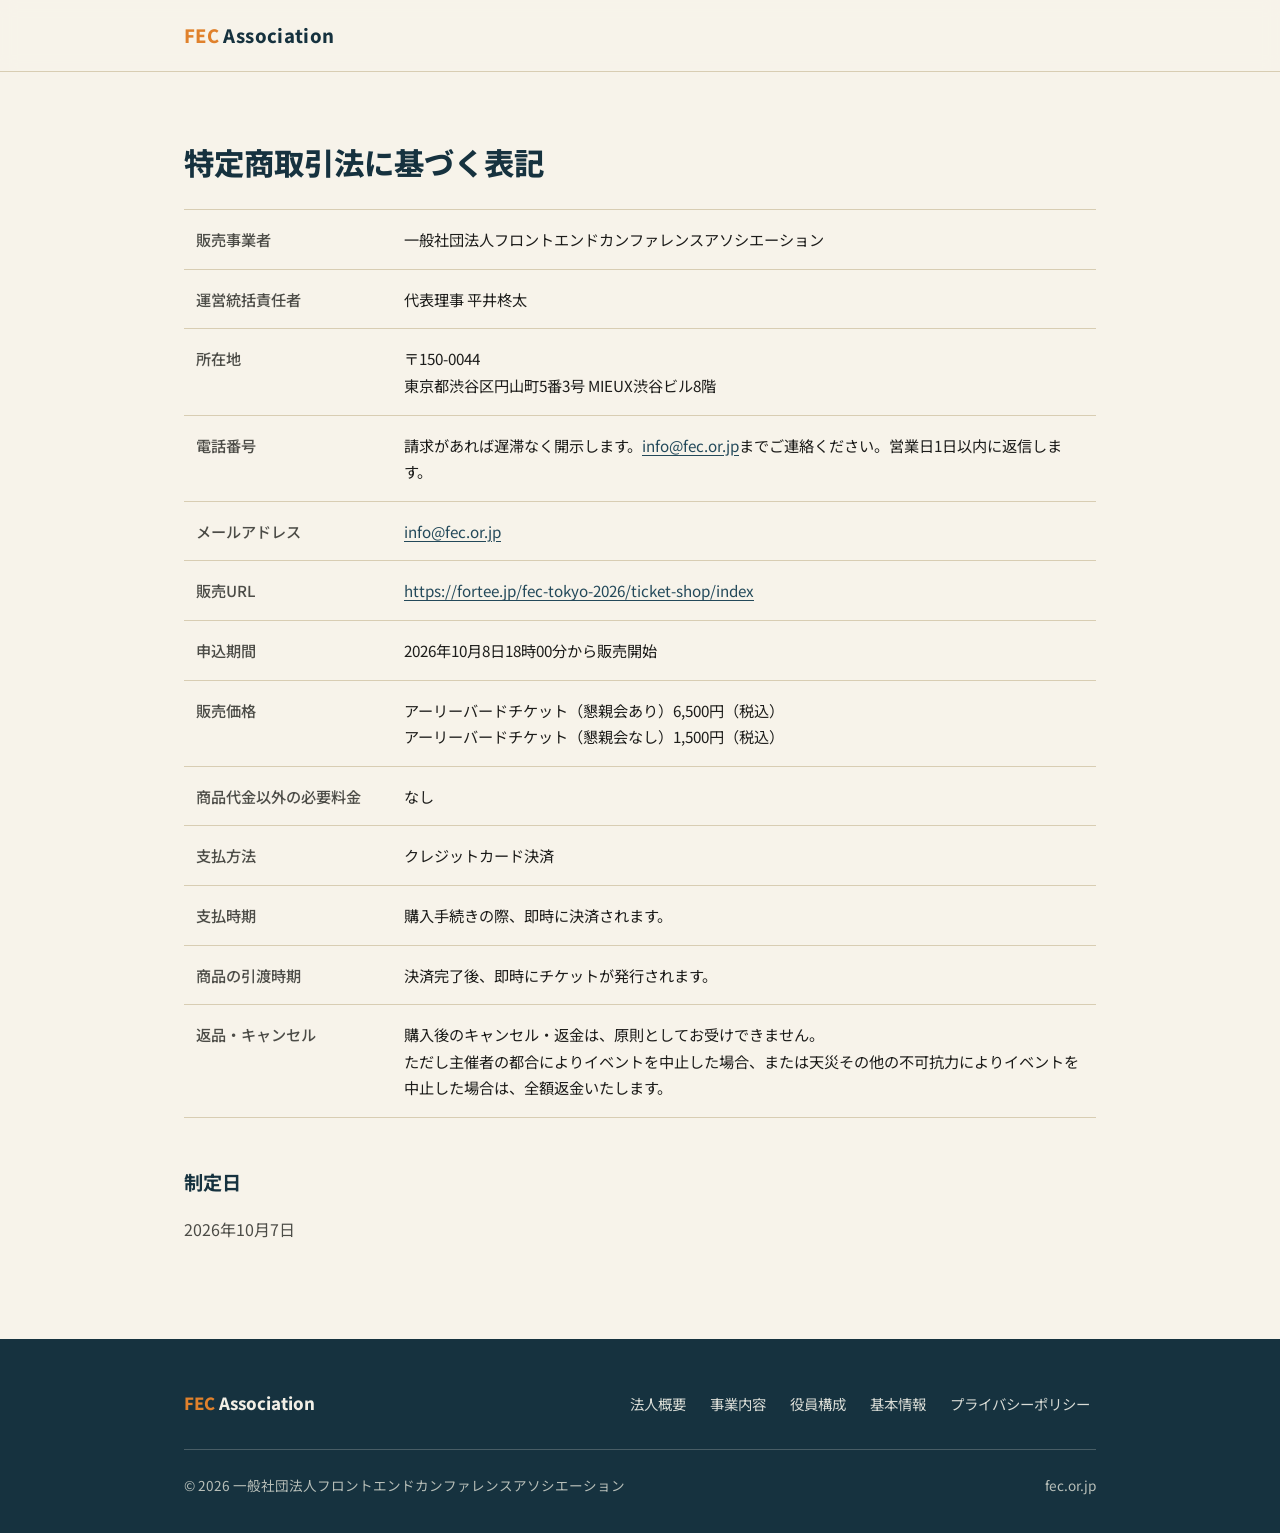
==== tokushoho/tokyo/2026/index.html @ 68e5dd1b "feat: フロントエンドカンファレンス東京2026の特定商取引法に基づく表記ページを追加 Claude-Session: https://claude.ai/code/session_01FDw5K" ====
<!DOCTYPE html>
<html lang="ja">
<head>
<!-- Google Tag Manager -->
<script>(function(w,d,s,l,i){w[l]=w[l]||[];w[l].push({'gtm.start':
new Date().getTime(),event:'gtm.js'});var f=d.getElementsByTagName(s)[0],
j=d.createElement(s),dl=l!='dataLayer'?'&l='+l:'';j.async=true;j.src=
'https://www.googletagmanager.com/gtm.js?id='+i+dl;f.parentNode.insertBefore(j,f);
})(window,document,'script','dataLayer','GTM-KHH5F9LR');</script>
<!-- End Google Tag Manager -->
<meta charset="UTF-8">
<meta name="viewport" content="width=device-width, initial-scale=1.0">
<title>特定商取引法に基づく表記 | 一般社団法人フロントエンドカンファレンスアソシエーション</title>
<meta name="description" content="一般社団法人フロントエンドカンファレンスアソシエーションの特定商取引法に基づく表記。">
<link rel="stylesheet" href="../../../style.css">
</head>
<body>
<!-- Google Tag Manager (noscript) -->
<noscript><iframe src="https://www.googletagmanager.com/ns.html?id=GTM-KHH5F9LR"
height="0" width="0" style="display:none;visibility:hidden"></iframe></noscript>
<!-- End Google Tag Manager (noscript) -->

<a class="skip-link" href="#main">本文へスキップ</a>

<header>
  <div class="wrap">
    <a class="logo" href="https://fec.or.jp/" aria-label="公式サイトへ戻る"><span>FEC</span> Association</a>
  </div>
</header>

<main id="main">

<section class="profile policy" aria-labelledby="policy-title">
  <div class="wrap">
    <h1 id="policy-title">特定商取引法に基づく表記</h1>

    <dl>
      <div class="row">
        <dt>販売事業者</dt>
        <dd>一般社団法人フロントエンドカンファレンスアソシエーション</dd>
      </div>
      <div class="row">
        <dt>運営統括責任者</dt>
        <dd>代表理事 平井柊太</dd>
      </div>
      <div class="row">
        <dt>所在地</dt>
        <dd>〒150-0044<br>東京都渋谷区円山町5番3号 MIEUX渋谷ビル8階</dd>
      </div>
      <div class="row">
        <dt>電話番号</dt>
        <dd>請求があれば遅滞なく開示します。<a href="mailto:info@fec.or.jp">info@fec.or.jp</a>までご連絡ください。営業日1日以内に返信します。</dd>
      </div>
      <div class="row">
        <dt>メールアドレス</dt>
        <dd><a href="mailto:info@fec.or.jp">info@fec.or.jp</a></dd>
      </div>
      <div class="row">
        <dt>販売URL</dt>
        <dd><a href="https://fortee.jp/fec-tokyo-2026/ticket-shop/index">https://fortee.jp/fec-tokyo-2026/ticket-shop/index</a></dd>
      </div>
      <div class="row">
        <dt>申込期間</dt>
        <dd>2026年10月8日18時00分から販売開始</dd>
      </div>
      <div class="row">
        <dt>販売価格</dt>
        <dd>アーリーバードチケット（懇親会あり）6,500円（税込）<br>アーリーバードチケット（懇親会なし）1,500円（税込）</dd>
      </div>
      <div class="row">
        <dt>商品代金以外の必要料金</dt>
        <dd>なし</dd>
      </div>
      <div class="row">
        <dt>支払方法</dt>
        <dd>クレジットカード決済</dd>
      </div>
      <div class="row">
        <dt>支払時期</dt>
        <dd>購入手続きの際、即時に決済されます。</dd>
      </div>
      <div class="row">
        <dt>商品の引渡時期</dt>
        <dd>決済完了後、即時にチケットが発行されます。</dd>
      </div>
      <div class="row">
        <dt>返品・キャンセル</dt>
        <dd>購入後のキャンセル・返金は、原則としてお受けできません。<br>ただし主催者の都合によりイベントを中止した場合、または天災その他の不可抗力によりイベントを中止した場合は、全額返金いたします。</dd>
      </div>
    </dl>

    <div class="prose">
      <h2>制定日</h2>
      <p>2026年10月7日</p>
    </div>
  </div>
</section>

</main>

<footer>
  <div class="wrap">
    <div class="footer-main">
      <div class="footer-logo"><span>FEC</span> Association</div>
      <nav aria-label="フッターナビゲーション">
        <ul>
          <li><a href="https://fec.or.jp/#about">法人概要</a></li>
          <li><a href="https://fec.or.jp/#purpose">事業内容</a></li>
          <li><a href="https://fec.or.jp/#board">役員構成</a></li>
          <li><a href="https://fec.or.jp/#profile">基本情報</a></li>
          <li><a href="https://fec.or.jp/privacy.html">プライバシーポリシー</a></li>
        </ul>
      </nav>
    </div>
    <div class="footer-meta">
      <div>&copy; 2026 一般社団法人フロントエンドカンファレンスアソシエーション</div>
      <div>fec.or.jp</div>
    </div>
  </div>
</footer>

</body>
</html>
---- style.css ----
@import url("https://fonts.googleapis.com/css2?family=Noto+Sans+JP:wght@400;500;700;800&display=swap");

:root {
  --font-sans: "Noto Sans JP", sans-serif;
  --primary: #16323f;
  --primary-soft: #23495a;
  --accent: #e0812c;
  /* 小さめテキスト用のアクセント。--surface / --surface-alt 上で WCAG AA (4.5:1) を満たす */
  --accent-text: #9a520d;
  --surface: #f7f3ea;
  --surface-alt: #eee6d3;
  --text: #1c1c1a;
  --text-soft: #4c4c47;
  --border: #d8cdb3;
  --max-width: 960px;
  --header-height: 72px;
}

* {
  box-sizing: border-box;
}

html {
  scroll-behavior: smooth;
}

@media (prefers-reduced-motion: reduce) {
  html {
    scroll-behavior: auto;
  }
}

body {
  margin: 0;
  background: var(--surface);
  color: var(--text);
  font-family: var(--font-sans);
  line-height: 1.75;
  font-size: 16px;
}

h1, h2, h3 {
  font-family: var(--font-sans);
  color: var(--primary);
  margin: 0;
}

a {
  color: var(--primary-soft);
}

:focus-visible {
  outline: 2px solid var(--primary);
  outline-offset: 3px;
  border-radius: 2px;
}

.wrap {
  max-width: var(--max-width);
  margin: 0 auto;
  padding: 0 24px;
}

.prose {
  color: var(--text-soft);
  max-width: 60ch;
}

.prose p {
  margin: 0;
}

.prose p + p {
  margin-top: 1em;
}

.visually-hidden {
  position: absolute;
  width: 1px;
  height: 1px;
  margin: -1px;
  padding: 0;
  overflow: hidden;
  clip: rect(0 0 0 0);
  white-space: nowrap;
  border: 0;
}

.skip-link {
  position: absolute;
  top: 8px;
  left: 8px;
  z-index: 100;
  padding: 10px 18px;
  background: var(--primary);
  color: #fff;
  text-decoration: none;
  font-size: 0.9rem;
  border-radius: 4px;
  transform: translateY(calc(-100% - 16px));
}

.skip-link:focus {
  transform: none;
}

/* header */
header {
  position: sticky;
  top: 0;
  z-index: 50;
  min-height: var(--header-height);
  display: flex;
  align-items: center;
  background: rgba(247, 243, 234, 0.92);
  backdrop-filter: blur(8px);
  -webkit-backdrop-filter: blur(8px);
  border-bottom: 1px solid var(--border);
}

header .wrap {
  width: 100%;
  display: flex;
  justify-content: space-between;
  align-items: center;
  flex-wrap: wrap;
  gap: 8px 12px;
  padding-top: 12px;
  padding-bottom: 12px;
}

.logo {
  font-family: var(--font-sans);
  font-weight: 800;
  font-size: 1.15rem;
  letter-spacing: 0.02em;
  color: var(--primary);
  text-decoration: none;
}

.logo span {
  color: var(--accent);
}

nav ul {
  list-style: none;
  display: flex;
  flex-wrap: wrap;
  gap: 4px 8px;
  margin: 0;
  padding: 0;
  font-size: 0.9rem;
}

header nav a {
  display: inline-block;
  padding: 6px 10px;
  text-decoration: none;
  color: var(--text-soft);
  border-radius: 4px;
}

header nav a:hover,
header nav a[aria-current] {
  color: var(--primary);
  background: var(--surface-alt);
}

/* アンカー移動時に固定ヘッダーへ隠れないようにする */
section[id] {
  scroll-margin-top: calc(var(--header-height) + 16px);
}

/* section heading system */
.section-head {
  margin-bottom: 32px;
}

.section-head .label {
  display: block;
  font-size: 0.8rem;
  letter-spacing: 0.16em;
  color: var(--accent-text);
  font-weight: 700;
}

.section-head h2 {
  font-size: 1.7rem;
  font-weight: 800;
  margin-top: 8px;
  padding-bottom: 14px;
  border-bottom: 1px solid var(--border);
  position: relative;
}

.section-head h2::after {
  content: "";
  position: absolute;
  left: 0;
  bottom: -1px;
  width: 48px;
  height: 2px;
  background: var(--accent);
}

/* hero */
.hero {
  padding: 88px 0 72px;
}

.hero .eyebrow {
  display: inline-block;
  font-size: 0.8rem;
  letter-spacing: 0.18em;
  color: var(--accent-text);
  font-weight: 700;
  margin-bottom: 18px;
}

.hero h1 {
  font-size: clamp(1.6rem, 6.4vw, 3.2rem);
  font-weight: 800;
  line-height: 1.45;
  max-width: 22ch;
}

/* 文節単位で改行させ、小書き文字などでの不自然な折り返しを防ぐ */
.hero h1 span {
  display: inline-block;
}

.hero p {
  margin-top: 28px;
  max-width: 46ch;
  color: var(--text-soft);
  font-size: 1.05rem;
}

/* about */
.about {
  padding: 40px 0 96px;
}

.about .wrap {
  display: grid;
  grid-template-columns: 1fr 1.4fr;
  gap: 48px;
  align-items: start;
}

.about .section-head {
  margin-bottom: 0;
}

/* purpose list */
.purpose {
  padding: 72px 0;
  background: var(--surface-alt);
  border-top: 1px solid var(--border);
  border-bottom: 1px solid var(--border);
}

.purpose .sub {
  color: var(--text-soft);
  margin: -16px 0 40px;
}

.purpose ol {
  list-style: none;
  margin: 0;
  padding: 0;
  counter-reset: item;
}

.purpose li {
  counter-increment: item;
  display: flex;
  gap: 20px;
  padding: 18px 0;
  border-bottom: 1px solid var(--border);
}

.purpose li:last-child {
  border-bottom: none;
}

.purpose li::before {
  content: counter(item, decimal-leading-zero);
  font-family: var(--font-sans);
  font-weight: 700;
  color: var(--accent-text);
  font-size: 1.05rem;
  flex-shrink: 0;
  width: 2.4em;
}

.purpose li span {
  color: var(--text-soft);
}

/* board */
.board {
  padding: 88px 0 64px;
}

table {
  width: 100%;
  border-collapse: collapse;
}

th, td {
  text-align: left;
  padding: 16px 12px;
  border-bottom: 1px solid var(--border);
  font-size: 0.95rem;
}

th {
  color: var(--text-soft);
  font-weight: 500;
  width: 10em;
  vertical-align: top;
}

/* profile */
.profile {
  padding: 48px 0 96px;
}

.profile dl {
  margin: 0;
}

.profile .row {
  display: grid;
  grid-template-columns: 10em 1fr;
  gap: 16px;
  padding: 16px 12px;
  border-bottom: 1px solid var(--border);
}

.profile dt {
  color: var(--text-soft);
  font-weight: 500;
  font-size: 0.95rem;
}

.profile dd {
  margin: 0;
  font-size: 0.95rem;
  color: var(--text);
}

.profile dd a {
  color: var(--primary-soft);
  text-underline-offset: 3px;
}

/* policy */
.policy {
  padding: 64px 0 96px;
}

.policy h1 {
  font-size: 1.9rem;
  font-weight: 800;
  padding-bottom: 20px;
  border-bottom: 1px solid var(--border);
}

/* 長い項目名が折り返されないよう、ラベル列を広げる */
.policy .row {
  grid-template-columns: 12em 1fr;
}

.policy h2 {
  font-size: 1.2rem;
  font-weight: 700;
  margin-top: 48px;
  margin-bottom: 16px;
}

/* footer */
footer {
  background: var(--primary);
  color: #d9dcd6;
  padding: 48px 0 36px;
  font-size: 0.85rem;
}

.footer-main {
  display: flex;
  justify-content: space-between;
  align-items: baseline;
  flex-wrap: wrap;
  gap: 16px;
  padding-bottom: 28px;
  margin-bottom: 24px;
  border-bottom: 1px solid rgba(217, 220, 214, 0.25);
}

.footer-logo {
  font-family: var(--font-sans);
  font-weight: 800;
  font-size: 1.05rem;
  color: #f2efe6;
}

.footer-logo span {
  color: var(--accent);
}

footer nav ul {
  gap: 4px 12px;
}

footer nav a {
  display: inline-block;
  padding: 4px 6px;
  color: #d9dcd6;
  text-decoration: none;
}

footer nav a:hover {
  color: #fff;
  text-decoration: underline;
  text-underline-offset: 3px;
}

.footer-meta {
  display: flex;
  justify-content: space-between;
  flex-wrap: wrap;
  gap: 12px;
  color: #b8bfb9;
}

/* responsive */
@media (max-width: 720px) {
  .about .wrap {
    grid-template-columns: 1fr;
    gap: 24px;
  }

  .profile .row {
    grid-template-columns: 1fr;
    gap: 4px;
  }

  th {
    width: 7em;
  }
}
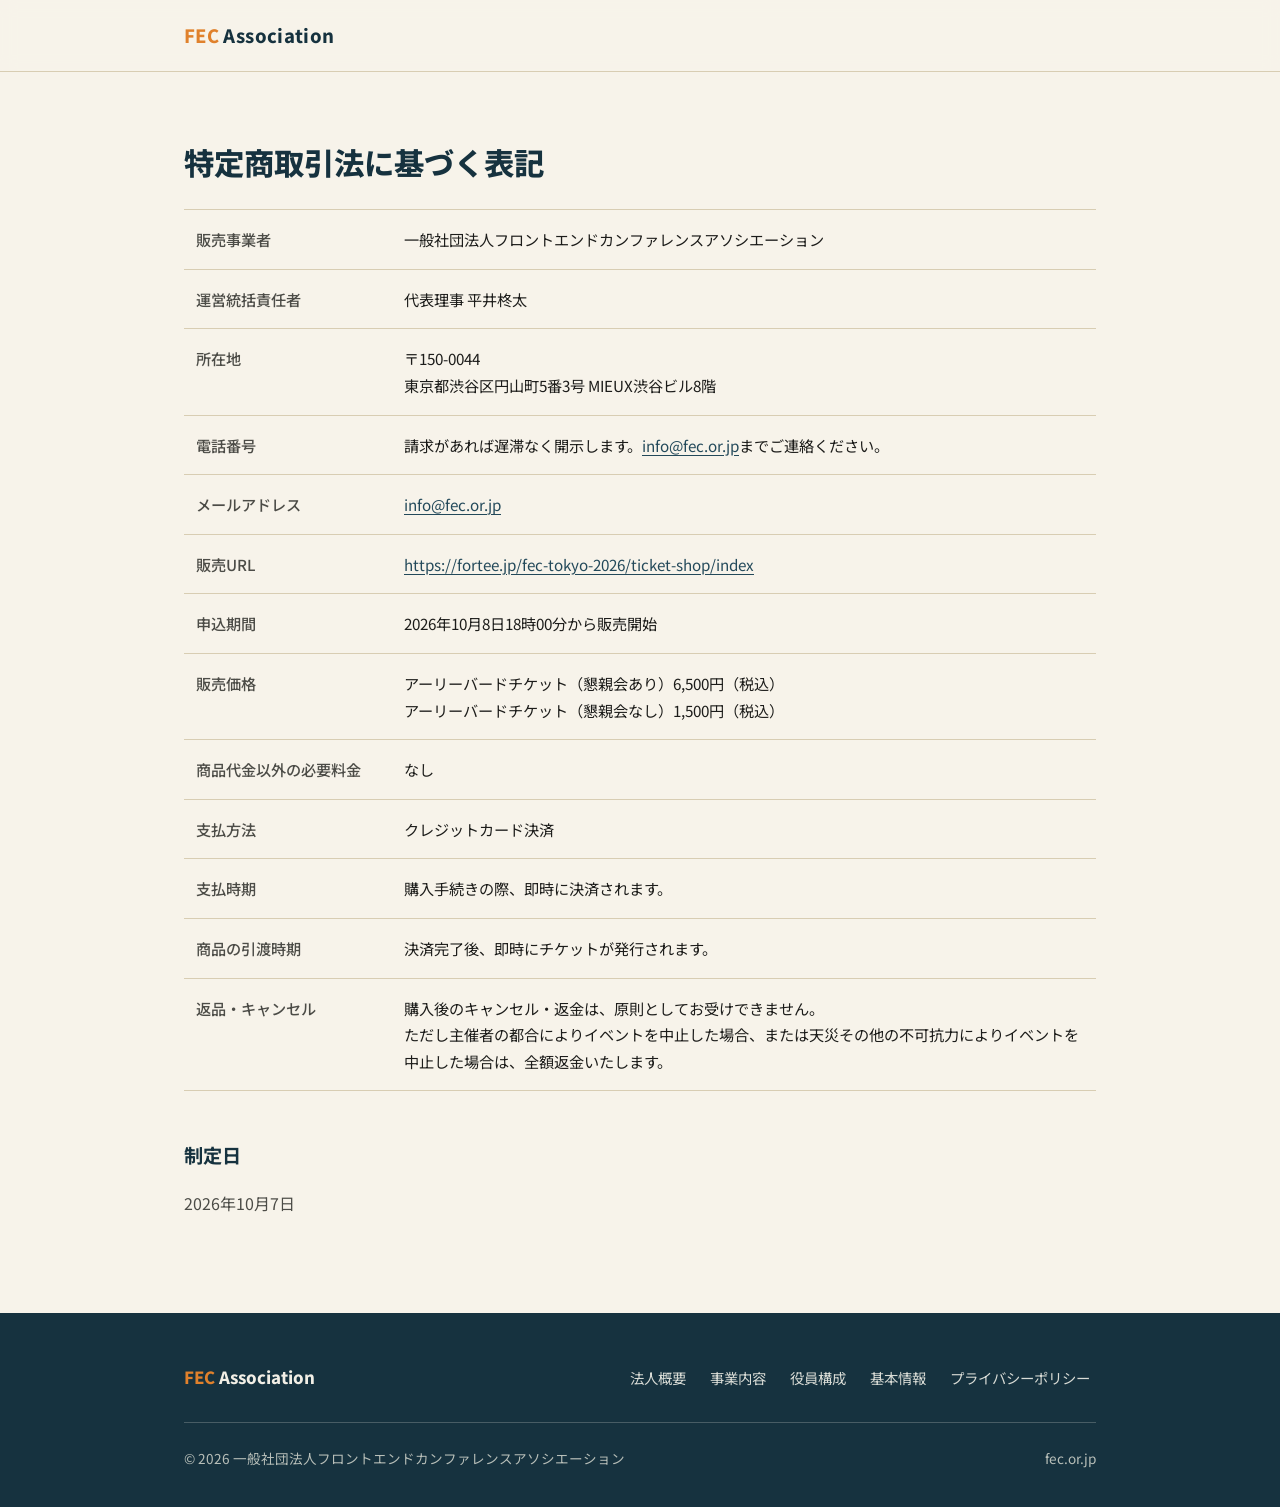
==== commit 6ee2cc0f: "fix: remove reply interval" ====
--- a/tokushoho/tokyo/2026/index.html
+++ b/tokushoho/tokyo/2026/index.html
@@ -49,7 +49,7 @@
       </div>
       <div class="row">
         <dt>電話番号</dt>
-        <dd>請求があれば遅滞なく開示します。<a href="mailto:info@fec.or.jp">info@fec.or.jp</a>までご連絡ください。営業日1日以内に返信します。</dd>
+        <dd>請求があれば遅滞なく開示します。<a href="mailto:info@fec.or.jp">info@fec.or.jp</a>までご連絡ください。</dd>
       </div>
       <div class="row">
         <dt>メールアドレス</dt>
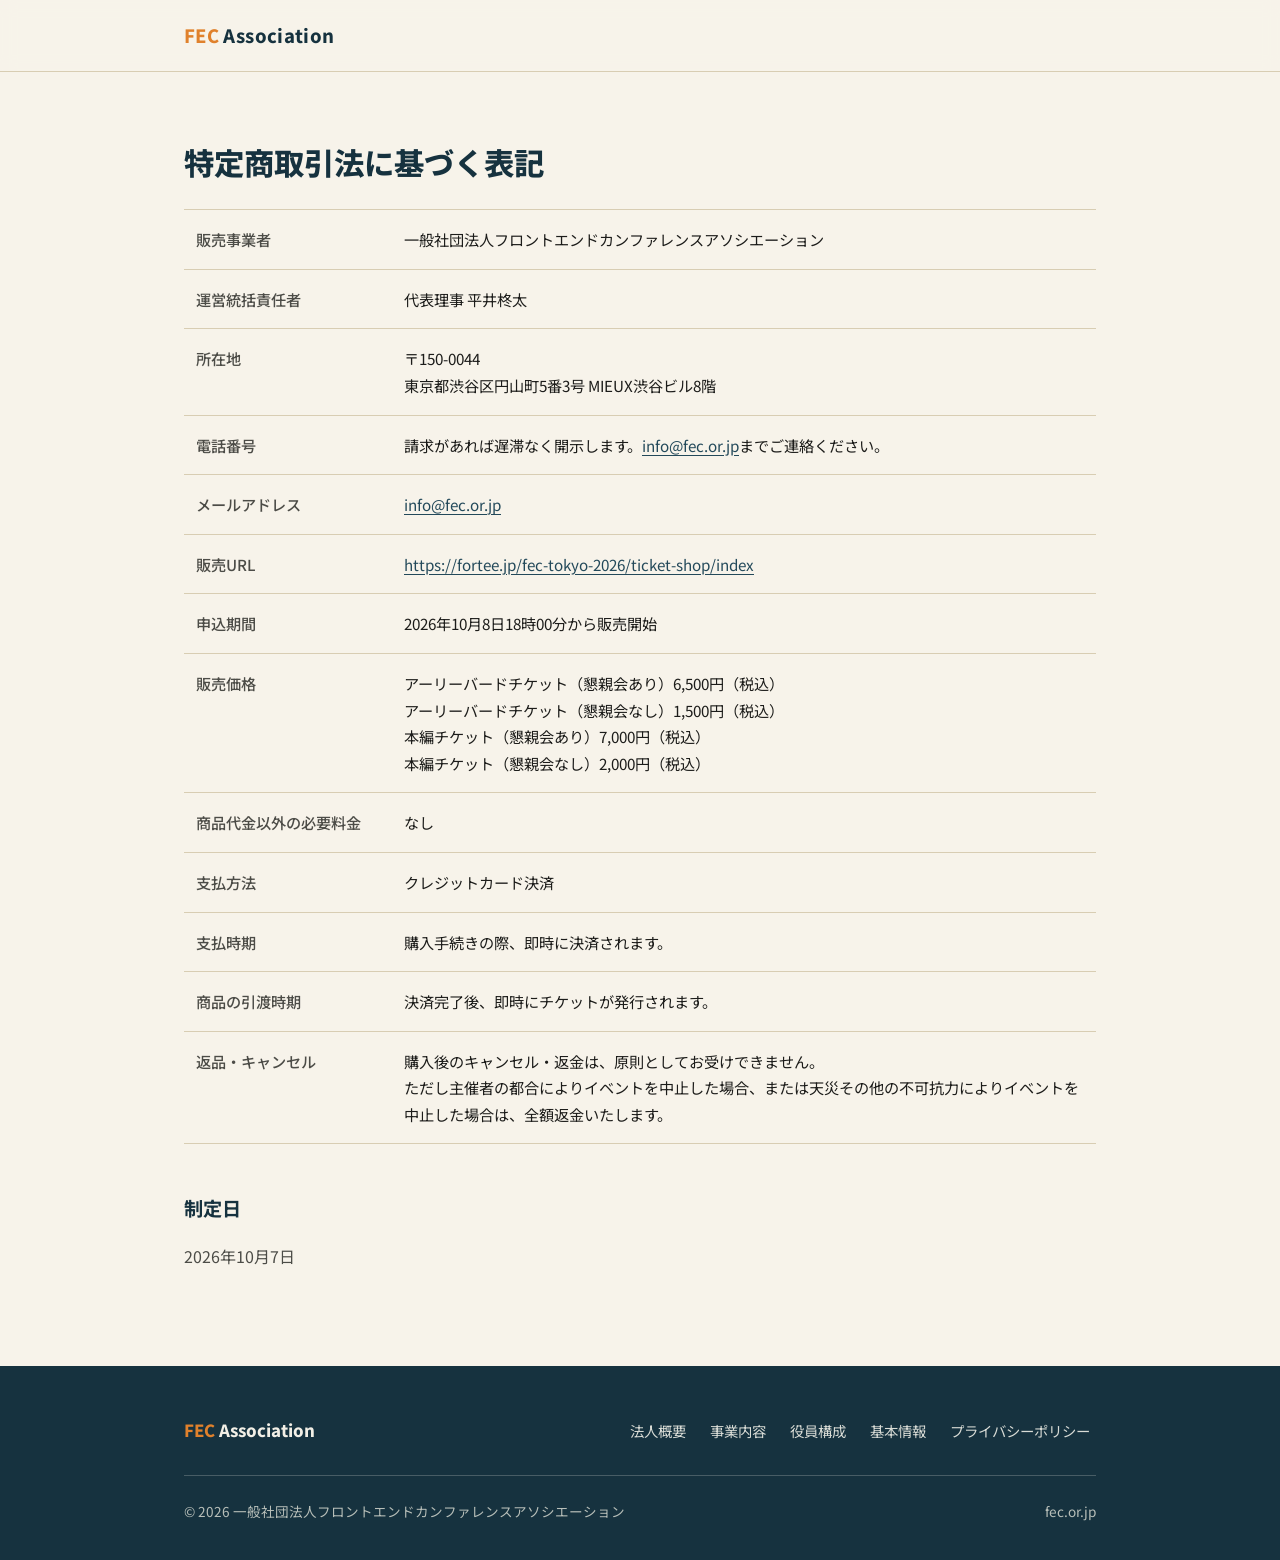
==== commit 0ac2f294: "feat: フロントエンドカンファレンス東京2026の特定商取引法に基づく表記に本編チケットの販売価格を追記 Co-Authored-By: Claude Opus 5.5 <noreply@anth" ====
--- a/tokushoho/tokyo/2026/index.html
+++ b/tokushoho/tokyo/2026/index.html
@@ -65,7 +65,7 @@
       </div>
       <div class="row">
         <dt>販売価格</dt>
-        <dd>アーリーバードチケット（懇親会あり）6,500円（税込）<br>アーリーバードチケット（懇親会なし）1,500円（税込）</dd>
+        <dd>アーリーバードチケット（懇親会あり）6,500円（税込）<br>アーリーバードチケット（懇親会なし）1,500円（税込）<br>本編チケット（懇親会あり）7,000円（税込）<br>本編チケット（懇親会なし）2,000円（税込）</dd>
       </div>
       <div class="row">
         <dt>商品代金以外の必要料金</dt>
